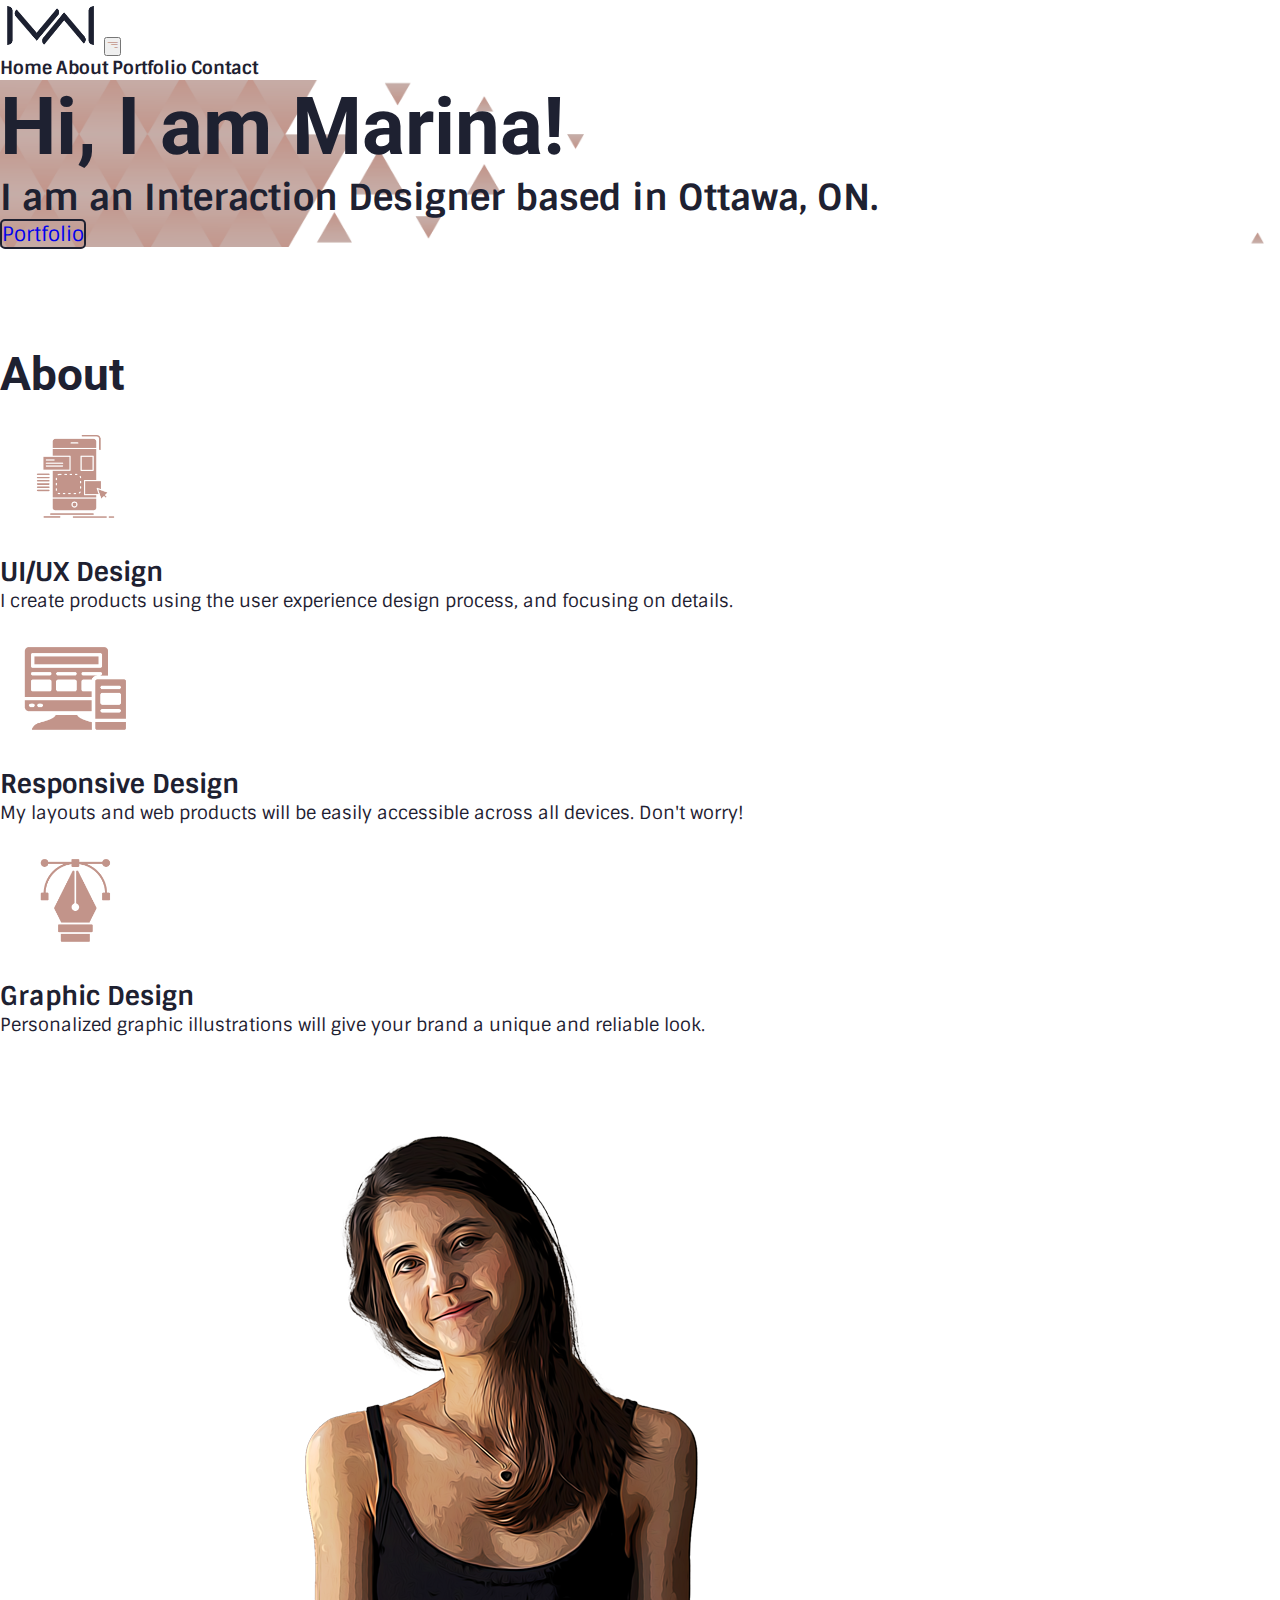
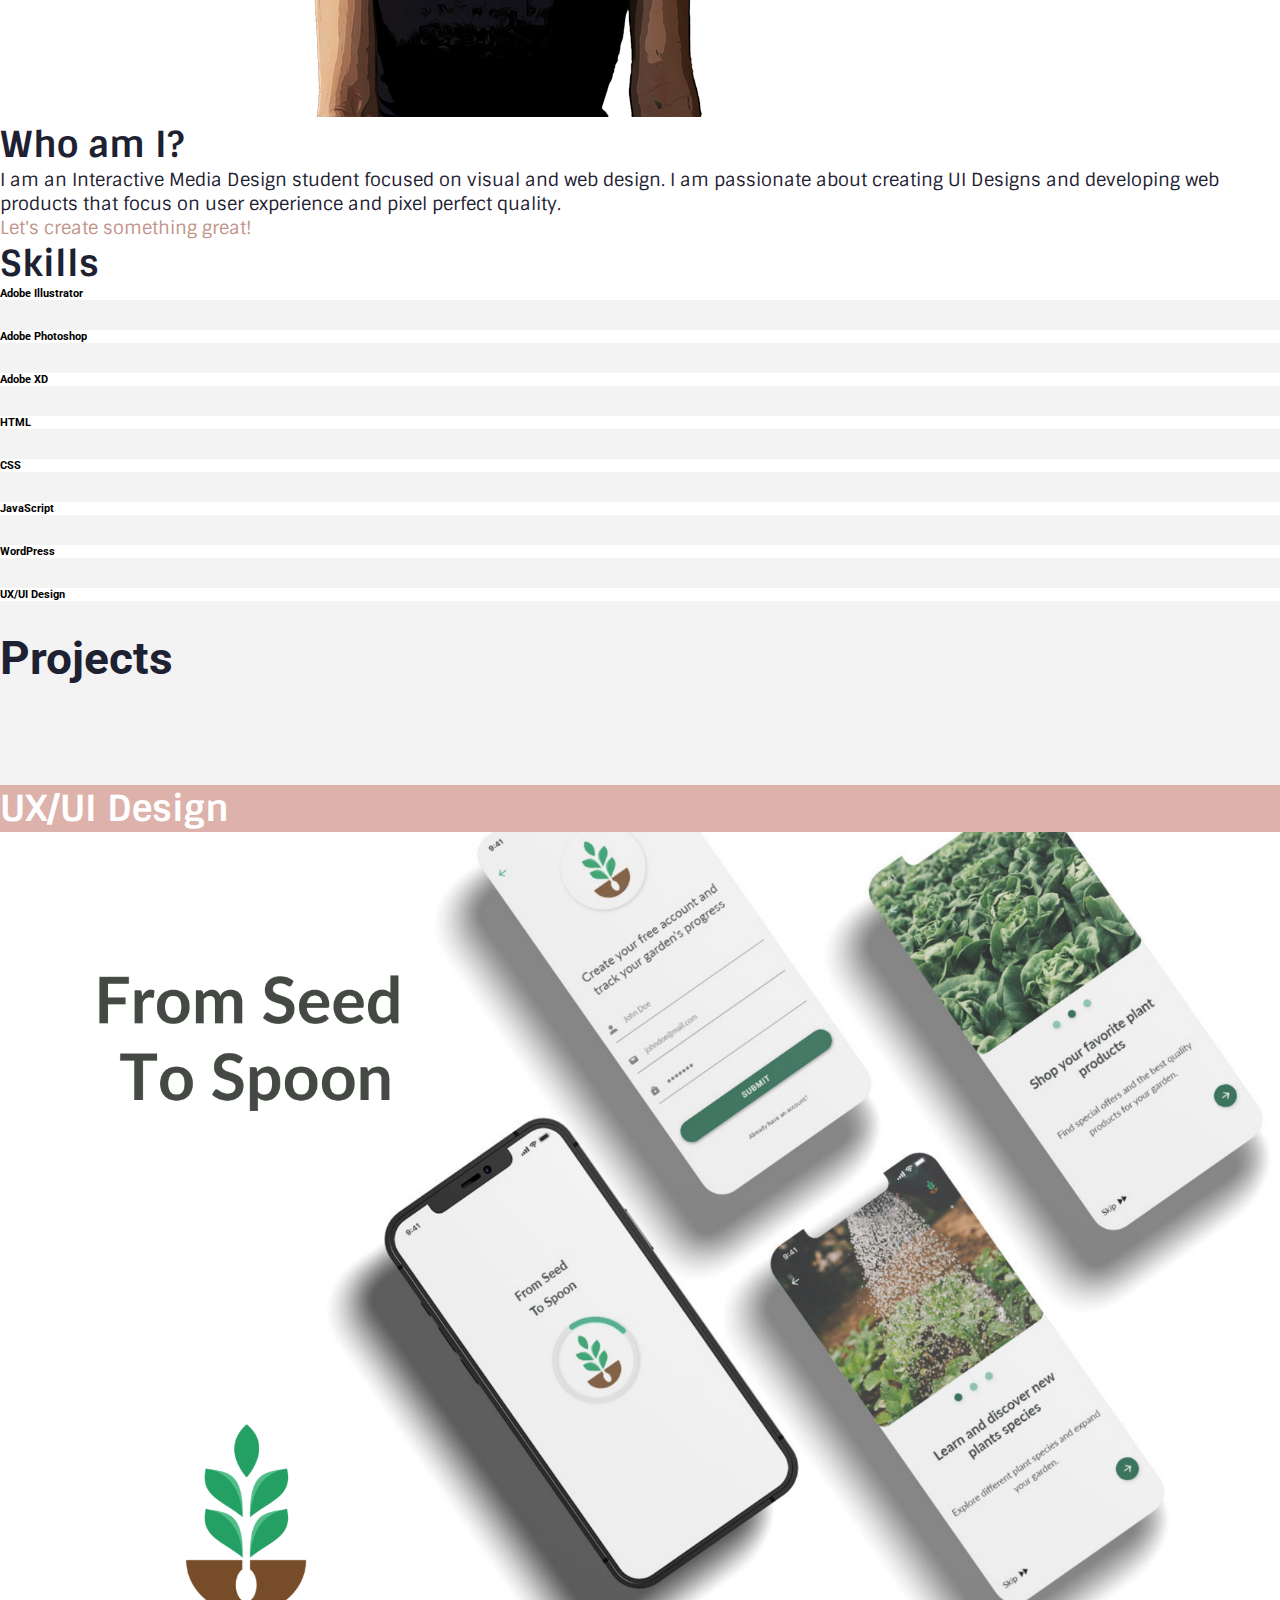
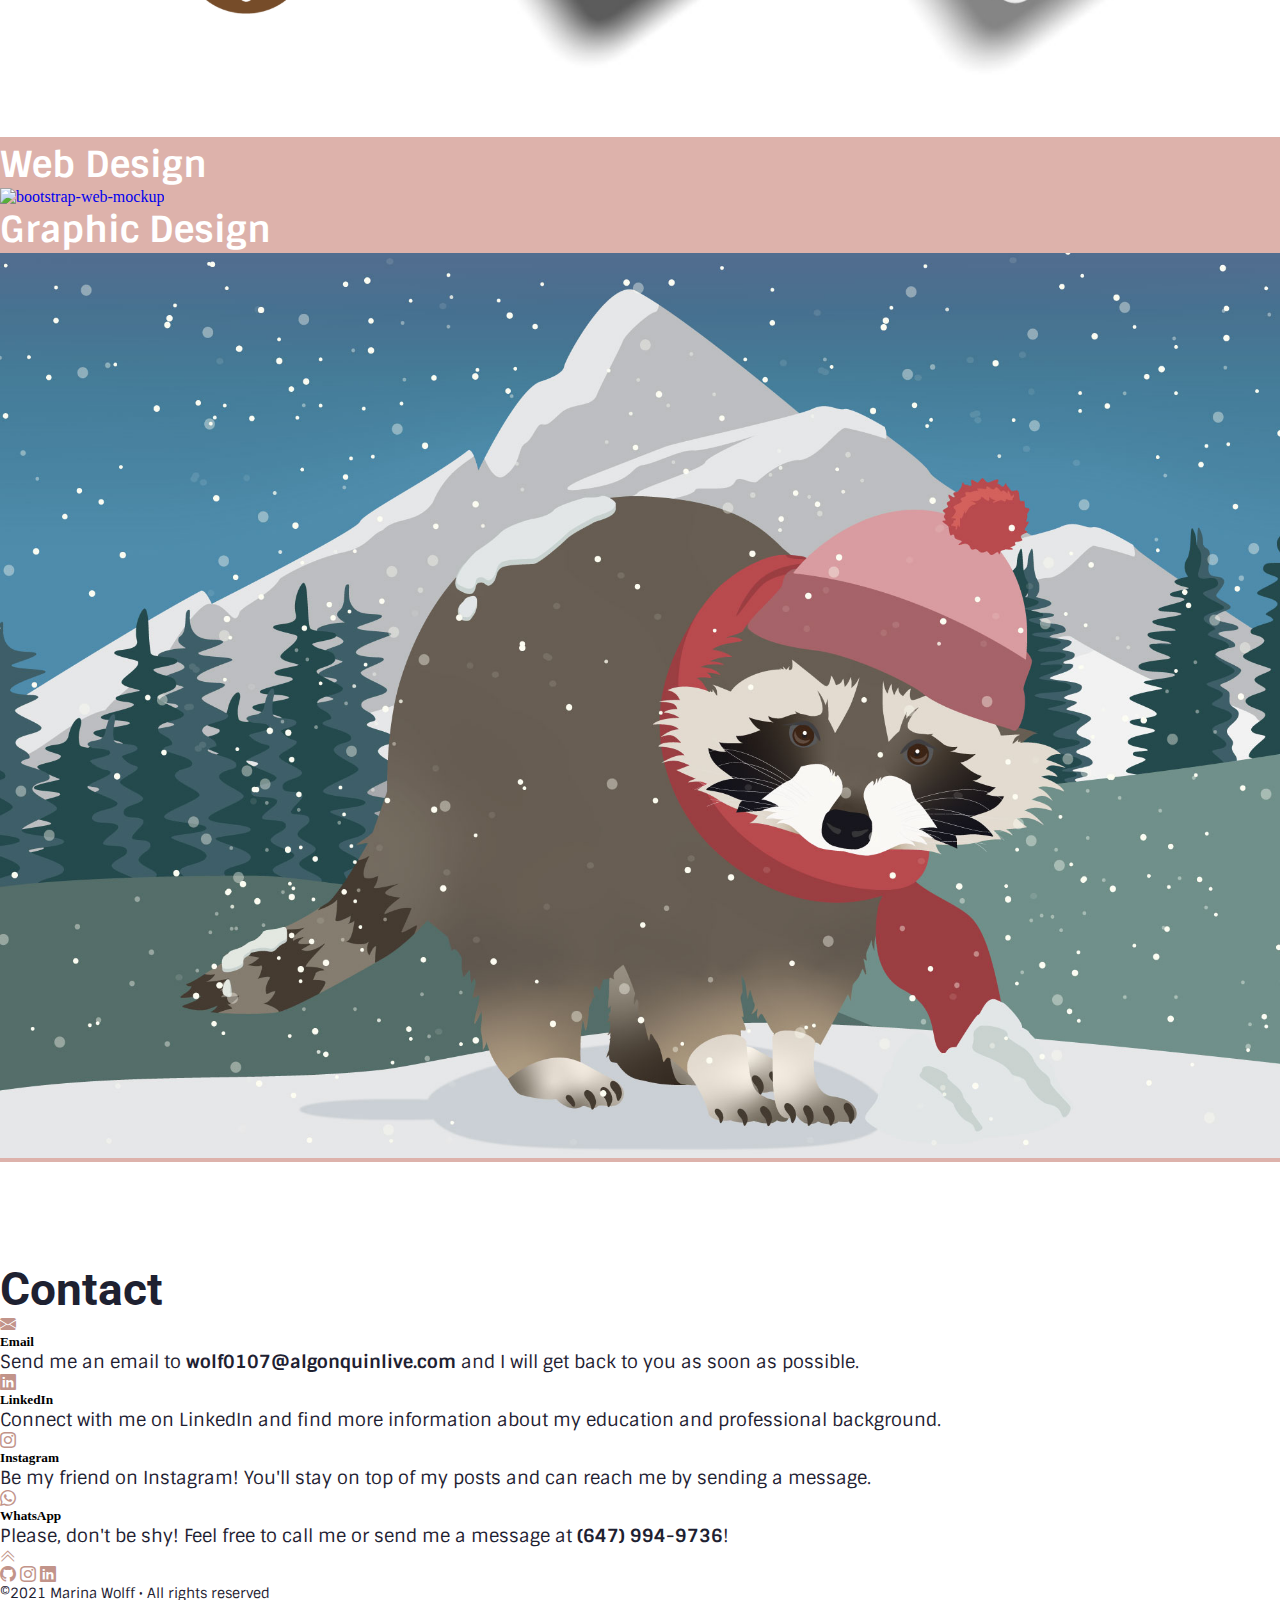
==== index.html @ 78af8db6 "Final small adjustments" ====
<!DOCTYPE html>
<html lang="en">
<head>
    <meta charset="UTF-8">
    <meta http-equiv="X-UA-Compatible" content="IE=edge">
    <meta name="viewport" content="width=device-width, initial-scale=1.0">
    <!--Bootstrap-->
    <link href="https://cdn.jsdelivr.net/npm/bootstrap@5.0.2/dist/css/bootstrap.min.css" rel="stylesheet" integrity="sha384-EVSTQN3/azprG1Anm3QDgpJLIm9Nao0Yz1ztcQTwFspd3yD65VohhpuuCOmLASjC" crossorigin="anonymous">
    <!--Bootstrap Icons-->
    <link rel="stylesheet" href="https://cdn.jsdelivr.net/npm/bootstrap-icons@1.5.0/font/bootstrap-icons.css">
    <!--Google Fonts-->
    <link href="https://fonts.googleapis.com/css2?family=Sintony:wght@400;700&display=swap" rel="stylesheet"> <!-- ff-sintony-->
    <link href="https://fonts.googleapis.com/css2?family=Roboto:wght@400;700&display=swap" rel="stylesheet"> <!--ff-roboto-->
    <!--CSS stylesheet-->
    <link rel="stylesheet" href="css/styles.css">
    <link rel="shortcut icon" type="image/jpg" href="images/logo-dark.png"/>
    <title>Portfolio</title>
</head>
<body>
      <nav class="navbar navbar-expand-lg fixed-top">
        <div class="container">
            <a href="index.html"><img class="navbar-brand" src="../images/logo-dark.png" alt="logo"></a>
            <button class="navbar-toggler" type="button" data-bs-toggle="collapse" data-bs-target="#navbarNavAltMarkup" aria-controls="navbarNavAltMarkup" aria-expanded="false" aria-label="Toggle navigation">
              <i class="bi bi-filter-right h1"></i>
              <!-- <span class="navbar-toggler-icon"></span> replaced-->
            </button>
          <div class="collapse navbar-collapse justify-content-end" id="navbarNavAltMarkup">
            <div class="navbar-nav text-uppercase">
                <a class="nav-link active p-4" href="#home">Home</a>
                <a class="nav-link p-4" href="#about">About</a>
                <a class="nav-link p-4" href="#portfolio">Portfolio</a>
                <a class="nav-link p-4" href="#contact">Contact</a>
            </div>
          </div>
        </div>
      </nav>
      <div id="home" class="banner-image w-100 vh-100 d-flex justify-content-center align-items-center">
          <div class="container text-center">
            <h1>Hi, I am Marina!</h1>
            <h3 class="mt-3">I am an Interaction Designer based in Ottawa, ON.</h3>
            <a class="btn p-1 mt-5 text-uppercase" role="button" href="#portfolio">Portfolio</a>
          </div>
        </div>
      <!--MAIN-->
      <main>
        <!--ABOUT-->
        <section id="about" class="container">
          <h2 class="text-center mt-5 mb-5">About</h2>
          <!-- Abilities-->
          <div class="row">
            <div class="card text-center p-4 col-md-4">
              <img class="icon align-self-center" src="images/icons/ui_ux_design_icon.png" alt="Ui-ux-design-icon">
              <h4 class="mt-4 mb-3"> UI/UX Design</h4>
              <p>I create products using the user experience design process, and focusing on details.</p>
            </div>
            <div class="card text-center p-4 col-md-4">
              <img class="icon align-self-center" src="images/icons/responsive_design_icon.png" alt="Responsive-web-icon">
              <h4 class="mt-4 mb-3"> Responsive Design</h4>
              <p>My layouts and web products will be easily accessible across all devices. Don't worry! </p>
            </div>
            <div class="card text-center p-4 col-md-4">
              <img class="icon align-self-center" src="images/icons/graphic_design_icon.png" alt="Graphic-design-icon">
              <h4 class="mt-4 mb-3"> Graphic Design</h4>
              <p>Personalized graphic illustrations will give your brand a unique and reliable look.</p>
            </div>
          </div>
            <!--about me-->
          <div class="row py-5">
            <div class="col-xl-6 text-center">
              <img src="images/about-me.png" alt="Marina's Picture">
              <h3 class="mt-5 mb-3">Who am I?</h3>
              <p>I am an Interactive Media Design student focused on visual and web design. I am passionate about creating UI Designs and developing web products that focus on user experience and pixel perfect quality.</p>
              <a href="#contact">Let's create something great!</a>
            </div>
            <!--Skills/Progress Bar-->
            <div class="my-3 col-xl-6">
              <h3>Skills</h3>
              <div class="card my-3 align-self-center">
                <div class="card-body">
                  <h6 >Adobe Illustrator</h6>
                  <div class="progress  mb-3 mt-1">
                    <div class="progress-bar" role="progressbar" aria-valuenow="65" style="width: 65%" aria-valuemin="0" aria-valuemax="100"></div>
                  </div>
                  <h6 >Adobe Photoshop</h6>
                  <div class="progress  mb-3 mt-1">
                    <div class="progress-bar" role="progressbar" aria-valuenow="52" style="width: 52%" aria-valuemin="0" aria-valuemax="100"></div>
                  </div>
                  <h6 >Adobe XD</h6>
                  <div class="progress  mb-3 mt-1">
                    <div class="progress-bar" role="progressbar" aria-valuenow="50" style="width: 50%" aria-valuemin="0" aria-valuemax="100"></div>
                  </div>
                  <h6 >HTML</h6>
                  <div class="progress mb-3 mt-1">
                    <div class="progress-bar" role="progressbar" aria-valuenow="75" style="width: 75%" aria-valuemin="0" aria-valuemax="100"></div>
                  </div>
                  <h6>CSS</h6>
                  <div class="progress mb-3 mt-1">
                    <div class="progress-bar" role="progressbar" aria-valuenow="80" style="width: 80%" aria-valuemin="0" aria-valuemax="100"></div>
                  </div>
                  <h6 >JavaScript</h6>
                  <div class="progress mb-3 mt-1">
                    <div class="progress-bar" role="progressbar" aria-valuenow="10" style="width: 10%" aria-valuemin="0" aria-valuemax="100"></div>
                  </div>
                  <h6 >WordPress</h6>
                  <div class="progress mb-3 mt-1">
                    <div class="progress-bar" role="progressbar" aria-valuenow="48" style="width: 48%" aria-valuemin="0" aria-valuemax="100"></div>
                  </div>
                  <h6 >UX/UI Design</h6>
                  <div class="progress mb-3 mt-1">
                    <div class="progress-bar" role="progressbar" aria-valuenow="85" style="width: 85%" aria-valuemin="0" aria-valuemax="100"></div>
                  </div>
                </div>
              </div>
            </div>
          </div>
        </section>
        <!--PROJECTS/ PORTFOLIO-->
        <section id="portfolio" class="pt-5 pb-5">
          <div class="text-center">
            <h2>Projects</h2>
          </div>
          <div class="container">
            <div class="row g-0 project text-center zoom"> <!--row1-->
              <div class="col-lg-6 my-auto">
                <a href="appredesign.html"><h3 class="my-5">UX/UI Design</h3></a>
              </div>
              <div class="col-lg-6 order-lg-first">
                <a href="appredesign.html"><img src="/images/projects/app-redesign/app-title.png" alt="app-redesign-mockup"></a>
              </div>
            </div><!--row1-->
            <div class="row g-0 project text-center zoom"><!--row2-->
              <div class="col-lg-6 my-auto">
                <a href="https://marinawolff.github.io/bootstrap/"><h3 class="my-5">Web Design</h3></a>
              </div>
              <div class="col-lg-6">
                <a href="https://marinawolff.github.io/bootstrap/">
                <img
                srcset="../images/projects/bootstrap/bootstrap-mockup-320.jpg 320w,
                        .../images/projects/bootstrap/bootstrap-mockup-650.jpg 650w,
                        ../images/projects/bootstrap/bootstrap-mockup-1000.jpg 1000w"
                        sizes="(min-width:1020px) 50vw, 100vw" 
                src="images/projects/bootstrap/bootstrap-mockup-1000.jpg"
                alt="bootstrap-web-mockup"> </a>
              </div>
            </div><!--row2-->
            <div class="row g-0 project text-center zoom"><!--row3-->
              <div class="col-lg-6 my-auto order-lg-last">
                <a href="#"><h3 class="my-5">Graphic Design</h3></a>
              </div>
              <div class="col-lg-6">
                <img src="/images/projects/graphic-design/illustration-1.jpg" alt="Racoon Illustration"> 
              </div>
            </div><!--row3-->
          </div><!--Container -->
        </section>
        <!--CONTACT-->
        <section id="contact">
          <div class="container text-center">
            <h2>Contact</h2>
            <div class="row my-1 my-md-5">
              <div class="card text-center p-4 col-md-6 col-lg-3">
                <i class="bi bi-envelope-fill h1"></i>
                <h5 class="mt-4 mb-3"> Email</h5>
                <p>Send me an email to <strong>wolf0107@algonquinlive.com</strong> and I will get back to you as soon as possible. </p>
              </div>
              <div class="card text-center p-4 col-md-6 col-lg-3">
                <a href="https://www.linkedin.com/in/marina-wolff/" target=”_blank”><i class="bi bi-linkedin h1"></i></a>
                <h5 class="mt-4 mb-3"> LinkedIn</h5>
                <p>Connect with me on LinkedIn and find more information about my education and professional background. </p>
              </div>
              <div class="card text-center p-4 col-md-6 col-lg-3">
                <a href="https://www.instagram.com/marinajwolff/" target=”_blank”><i class="bi bi-instagram h1"></i></a>
                <h5 class="mt-4 mb-3"> Instagram</h5>
                <p>Be my friend on Instagram! You'll stay on top of my posts and can reach me by sending a message.</p>
              </div>
              <div class="card text-center p-4 col-md-6 col-lg-3">
                <i class="bi bi-whatsapp h1"></i>
                <h5 class="mt-4 mb-3"> WhatsApp</h5>
                <p>Please, don't be shy! Feel free to call me or send me a message at <strong> (647) 994-9736</strong>!</p>
              </div>
            </div>
            <a href="#home"><i class="bi bi-chevron-double-up h1"></i></a>
          </div>
        </section>
    </main>
    <footer>
      <div class="container mt-4">
        <div class="text-dark text-center d-md-flex justify-content-md-between pt-3 pt-md-4 pb-md-4 flex-md-row-reverse"> 
          <div class="mb-3 ">
            <a href="https://github.com/marinawolff" target=”_blank”><i class="bi bi-github me-4 h3"></i></a>
            <a href="https://www.instagram.com/marinajwolff/" target=”_blank”><i class="bi bi-instagram me-4 h3"></i></a>
            <a href="https://www.linkedin.com/in/marina-wolff/" target=”_blank”><i class="bi bi-linkedin h3"></i></a>
          </div>
          <p> &copy;2021 Marina Wolff • All rights reserved</p>
        </div>
      </div>
  </footer>
    <!-- JavaScript installation -->
    <script src="https://cdn.jsdelivr.net/npm/bootstrap@5.0.2/dist/js/bootstrap.bundle.min.js" integrity="sha384-MrcW6ZMFYlzcLA8Nl+NtUVF0sA7MsXsP1UyJoMp4YLEuNSfAP+JcXn/tWtIaxVXM" crossorigin="anonymous"></script>
</body>
</html>
---- css/styles.css ----
*{
    margin: 0;
    padding: 0;
    box-sizing: border-box;
}

:root {
    --primary-color: #c2948a;
    --secondary-color: #1E2131 ;
    --tertiary-color: #ddb2ab ;
    --bg-color: rgba(235, 235, 235, 0.612);

    --primary-font: 'Roboto', Helvetica, sans-serif; 
    --secondary-font: 'Sintony', Arial, sans-serif;
}

img{
    max-width: 100%;
    height: auto;
}

.icon{
    max-width: 150px;
}

h1{
    font-family: var(--primary-font);
    font-size: 68px;
    color: var(--secondary-color);
    font-weight: bold;
}

h2{
    font-family: var(--primary-font);
    font-size: 42px;
    color: var(--secondary-color);
    font-weight: bold;
}

h3{
    font-family: var(--secondary-font);
    font-size: 32px;
    color: var(--secondary-color);
}

h4{
    font-family: var(--secondary-font);
    font-size: 22px;
    font-weight: bold;
    color: var(--secondary-color);
}

h6{
    font-family: var(--primary-font);
    font-weight: bold;
}

p{
    font-family: var(--secondary-font);
    font-size: 18px;
    color: var(--secondary-color);
}

.nav-link{
    font-family: var(--secondary-font);
    font-size: 18px;
    font-weight: bold;
}

nav img{
    max-width: 100px;
}

.banner-image{
    background-image: url(../images/banner-1.png);
    background-size: cover;
}

a{
    text-decoration: none;
}

nav{
    background-color: rgba(255, 255, 255, 0.507);
}

.navbar-nav a{
    color: var(--secondary-color);;
}

.navbar-nav a:hover{
    color: var(--primary-color);
}

.btn{
    font-size: 20px;
    font-family: var(--secondary-font);
    width: 250px;
    background-color: transparent;
    border: 2px solid var(--secondary-color);
    border-radius: 5px;
}

.btn:hover{
    background-color: var(--secondary-color);
    border: none;
    color:white;
    border: 2px solid var(--secondary-color);
}
.card{
    border: none;
    background-color: inherit ;
}

.icon{
    color: var(--primary-color);
}

.progress-bar{
    background-color: var(--tertiary-color);
}

.progress{
    height: 30px;
    background-color: var(--bg-color);
}

.project{
    background-color: var(--tertiary-color);
}

#portfolio{
    background-color: var(--bg-color);
}

#portfolio h3{
    color: white;
    font-family: var(--secondary-font);
}

#portfolio h3:hover{
    color: var(--primary-color);
}

#about a{
    font-family: var(--secondary-font);
    color: var(--primary-color);
    font-size: 18px;
}

#about a:hover{
    color: var(--tertiary-color);
}

.zoom{
    transition: transform .2s; 
    margin: 0 auto;
}

.zoom:hover {
    transform: scale(1.1);
  }

.bi{
    color: var(--primary-color)
}

footer{
    background-color: white;
}

footer p{
    font-size: 14px;
}

main .container{
    margin-top: 100px;
}

/* Style appredesign.html page */

.container.app{
    margin-top: 150px;
}

/* .btn{
    width: 100%;
} */

@media screen and (min-width:740px){
    h1{
        font-size: 80px;
    }
    
    h2{
        font-size: 46px;
    }
    
    h3{
        font-size: 36px;
    }
    
    h4{
        font-size: 26px;
    }
}
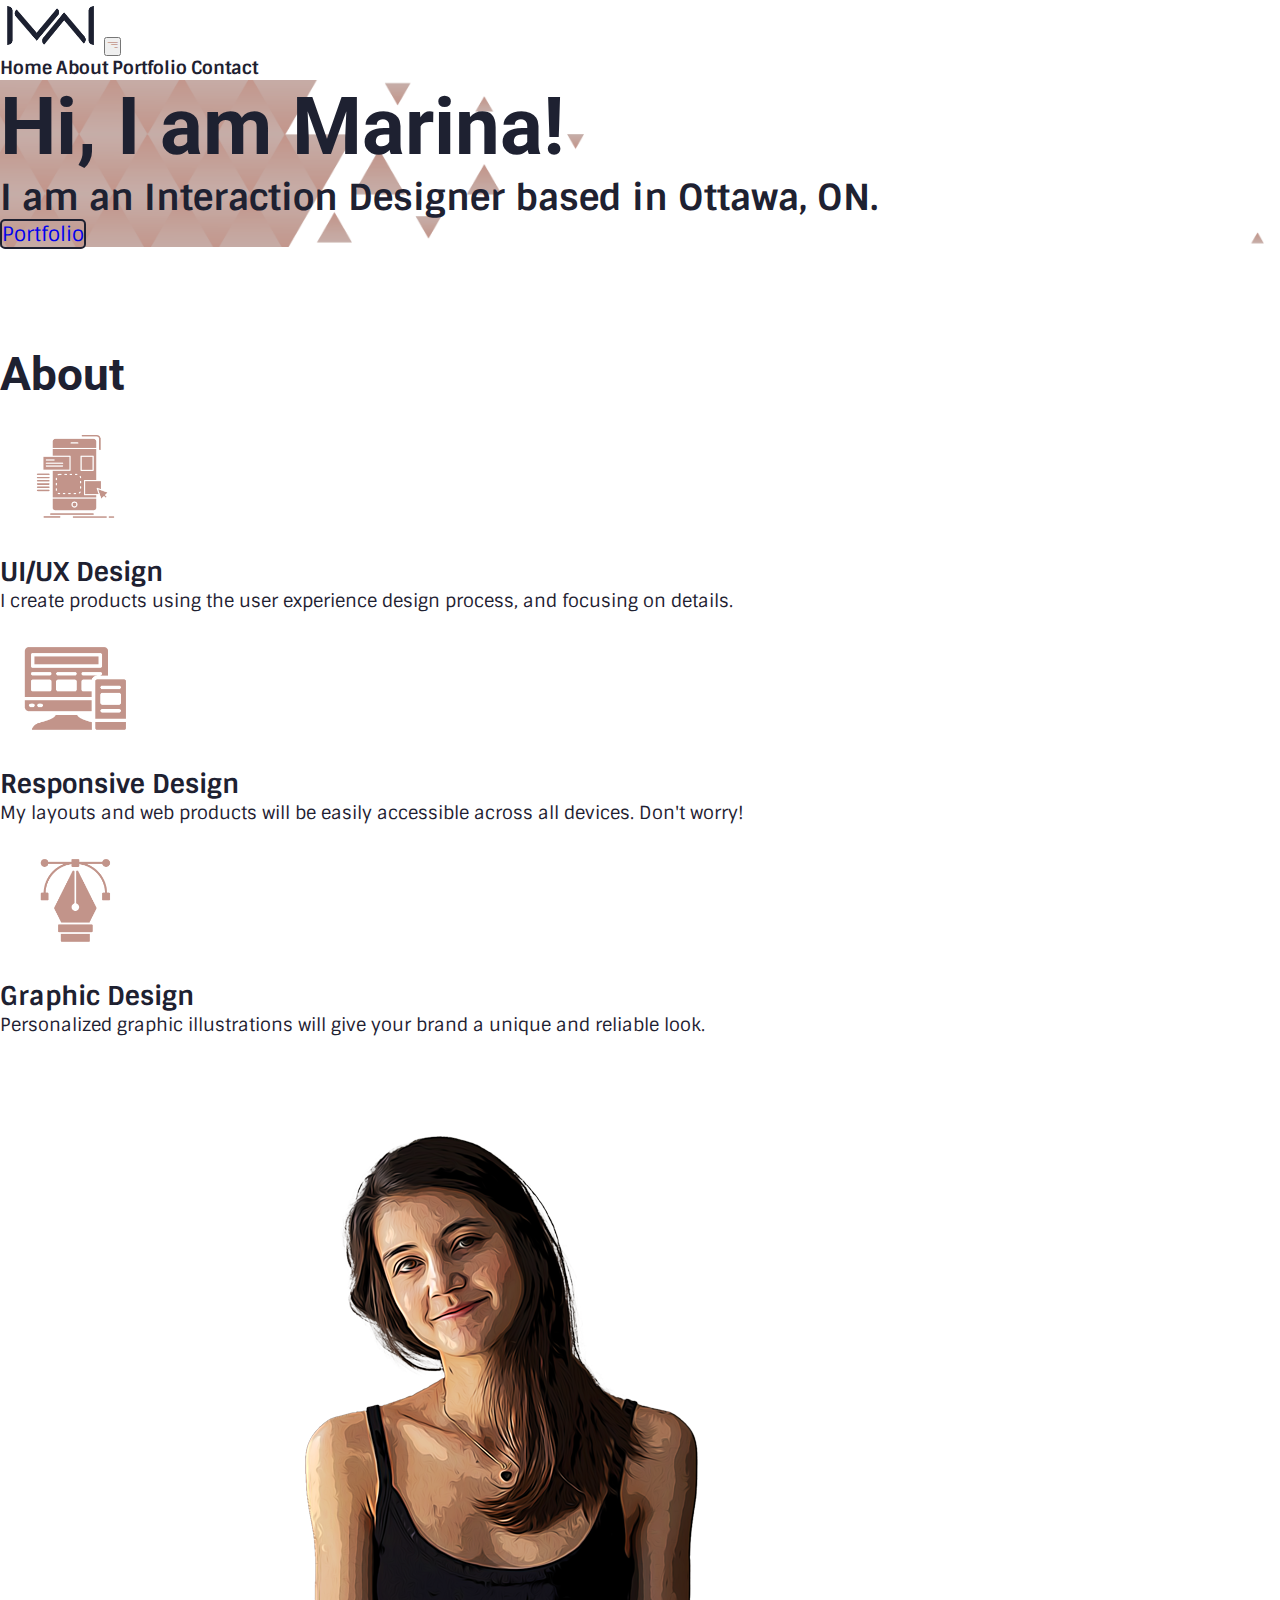
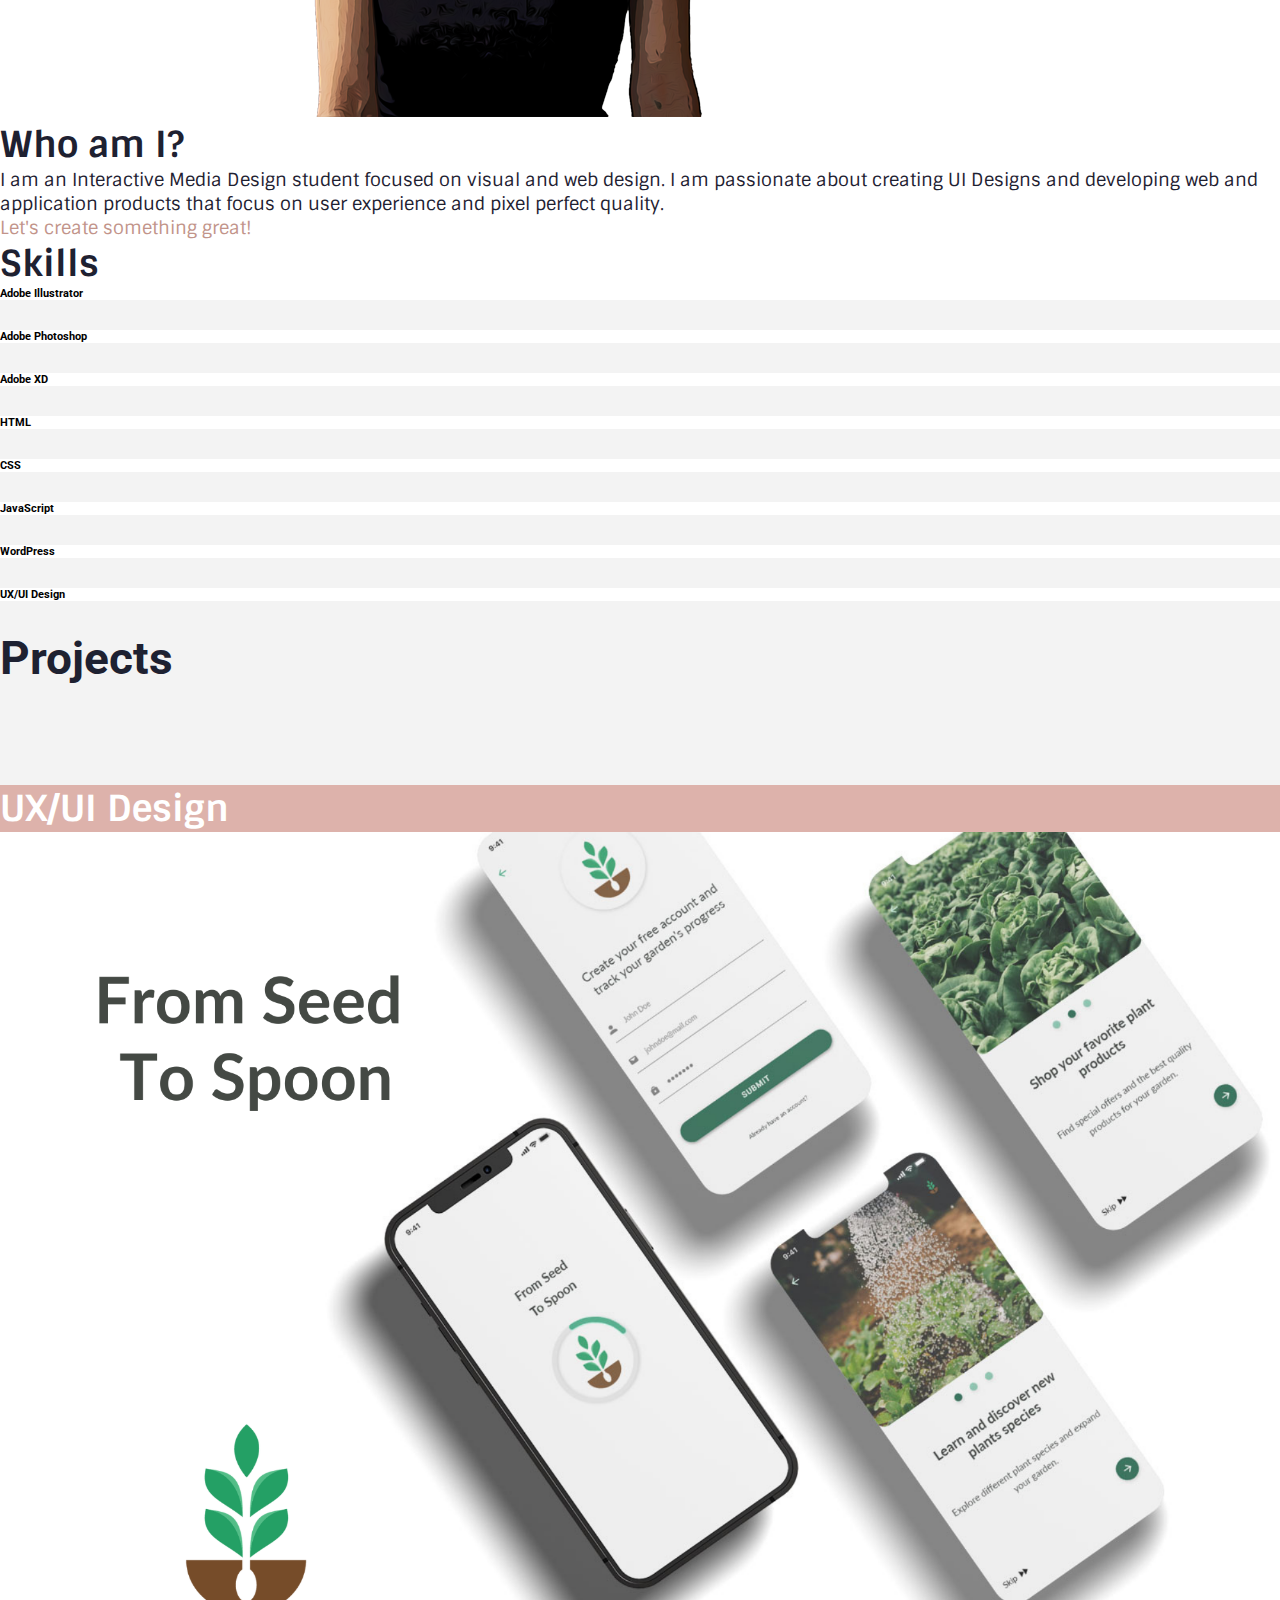
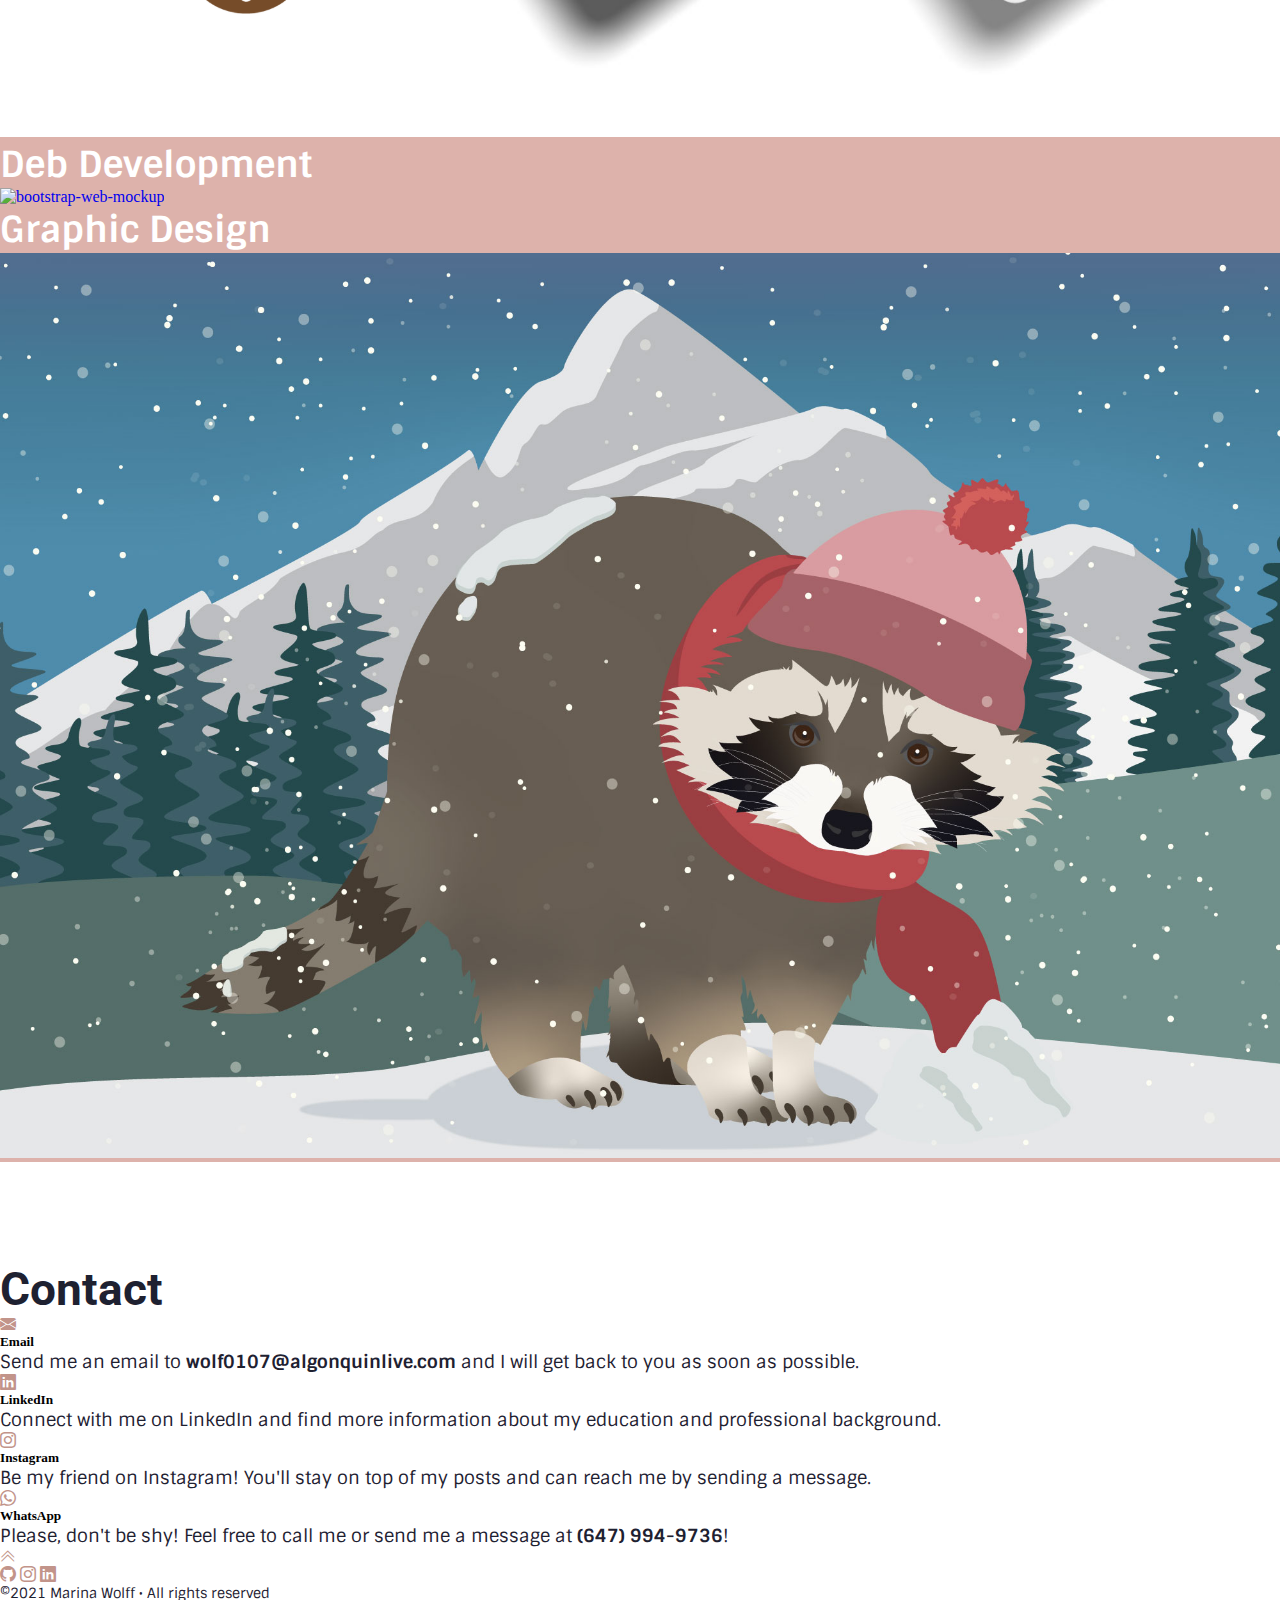
==== commit d7e3e0d8: "Fixes navbar links" ====
--- a/index.html
+++ b/index.html
@@ -6,15 +6,18 @@
     <meta name="viewport" content="width=device-width, initial-scale=1.0">
     <!--Bootstrap-->
     <link href="https://cdn.jsdelivr.net/npm/bootstrap@5.0.2/dist/css/bootstrap.min.css" rel="stylesheet" integrity="sha384-EVSTQN3/azprG1Anm3QDgpJLIm9Nao0Yz1ztcQTwFspd3yD65VohhpuuCOmLASjC" crossorigin="anonymous">
+    <link href="https://cdn.jsdelivr.net/npm/bootstrap@5.1.3/dist/css/bootstrap.min.css" rel="stylesheet" integrity="sha384-EVSTQN3/azprG1Anm3QDgpJLIm9Nao0Yz1ztcQTwFspd3yD65VohhpuuCOmLASjC" crossorigin="anonymous">
+    
+    <!-- <script src="https://cdn.jsdelivr.net/npm/popper.js@1.16.0/dist/umd/popper.min.js" integrity="sha384-Q6E9RHvbIyZFJoft+2mJbHaEWldlvI9IOYy5n3zV9zzTtmI3UksdQRVvoxMfooAo" crossorigin="anonymous"></script> -->
     <!--Bootstrap Icons-->
-    <link rel="stylesheet" href="https://cdn.jsdelivr.net/npm/bootstrap-icons@1.5.0/font/bootstrap-icons.css">
+    <link rel="stylesheet" href="https://cdn.jsdelivr.net/npm/bootstrap-icons@1.6.0/font/bootstrap-icons.css">
     <!--Google Fonts-->
     <link href="https://fonts.googleapis.com/css2?family=Sintony:wght@400;700&display=swap" rel="stylesheet"> <!-- ff-sintony-->
     <link href="https://fonts.googleapis.com/css2?family=Roboto:wght@400;700&display=swap" rel="stylesheet"> <!--ff-roboto-->
     <!--CSS stylesheet-->
     <link rel="stylesheet" href="css/styles.css">
-    <link rel="shortcut icon" type="image/jpg" href="images/logo-dark.png"/>
-    <title>Portfolio</title>
+    <link rel="shortcut icon" type="image/jpg" href="images/favicon.png"/>
+    <title>Portfolio - Marina Wolff</title>
 </head>
 <body>
       <nav class="navbar navbar-expand-lg fixed-top">
@@ -69,7 +72,7 @@
             <div class="col-xl-6 text-center">
               <img src="images/about-me.png" alt="Marina's Picture">
               <h3 class="mt-5 mb-3">Who am I?</h3>
-              <p>I am an Interactive Media Design student focused on visual and web design. I am passionate about creating UI Designs and developing web products that focus on user experience and pixel perfect quality.</p>
+              <p>I am an Interactive Media Design student focused on visual and web design. I am passionate about creating UI Designs and developing web and application products that focus on user experience and pixel perfect quality.</p>
               <a href="#contact">Let's create something great!</a>
             </div>
             <!--Skills/Progress Bar-->
@@ -130,7 +133,7 @@
             </div><!--row1-->
             <div class="row g-0 project text-center zoom"><!--row2-->
               <div class="col-lg-6 my-auto">
-                <a href="https://marinawolff.github.io/bootstrap/"><h3 class="my-5">Web Design</h3></a>
+                <a href="https://marinawolff.github.io/bootstrap/"><h3 class="my-5">Deb Development</h3></a>
               </div>
               <div class="col-lg-6">
                 <a href="https://marinawolff.github.io/bootstrap/">
@@ -185,8 +188,8 @@
     </main>
     <footer>
       <div class="container mt-4">
-        <div class="text-dark text-center d-md-flex justify-content-md-between pt-3 pt-md-4 pb-md-4 flex-md-row-reverse"> 
-          <div class="mb-3 ">
+        <div class="text-dark text-center d-md-flex justify-content-md-between mb-5 my-md-auto py-md-4 flex-md-row-reverse"> 
+          <div class="mb-3">
             <a href="https://github.com/marinawolff" target=”_blank”><i class="bi bi-github me-4 h3"></i></a>
             <a href="https://www.instagram.com/marinajwolff/" target=”_blank”><i class="bi bi-instagram me-4 h3"></i></a>
             <a href="https://www.linkedin.com/in/marina-wolff/" target=”_blank”><i class="bi bi-linkedin h3"></i></a>
@@ -196,6 +199,19 @@
       </div>
   </footer>
     <!-- JavaScript installation -->
-    <script src="https://cdn.jsdelivr.net/npm/bootstrap@5.0.2/dist/js/bootstrap.bundle.min.js" integrity="sha384-MrcW6ZMFYlzcLA8Nl+NtUVF0sA7MsXsP1UyJoMp4YLEuNSfAP+JcXn/tWtIaxVXM" crossorigin="anonymous"></script>
+    <script src="https://cdn.jsdelivr.net/npm/bootstrap@5.0.2/dist/js/bootstrap.bundle.min.js" integrity="sha384-MrcW6ZMFYlzcLA8Nl+NtUVF0sA7MsXsP1UyJoMp4YLEuNSfAP+JcXn/tWtIaxVXM" crossorigin="anonymous"></script> 
+    <script src="https://cdn.jsdelivr.net/npm/bootstrap@5.1.3/dist/js/bootstrap.bundle.min.js" integrity="sha384-ka7Sk0Gln4gmtz2MlQnikT1wXgYsOg+OMhuP+IlRH9sENBO0LRn5q+8nbTov4+1p" crossorigin="anonymous"></script>
+    
+    <script>
+      var nav = document.querySelector('nav');
+
+      window.addEventListener('scroll', function(){
+        if(window.pageYOffset > 200){
+          nav.classList.add('bg-info');
+        }else{
+          nav.classList.remove('bg-info');
+        }
+      })
+    </script>
 </body>
 </html>--- a/css/styles.css
+++ b/css/styles.css
@@ -57,7 +57,7 @@
 
 p{
     font-family: var(--secondary-font);
-    font-size: 18px;
+    font-size: 16px;
     color: var(--secondary-color);
 }
 
@@ -80,9 +80,15 @@
     text-decoration: none;
 }
 
-nav{
-    background-color: rgba(255, 255, 255, 0.507);
-}
+/* Importante is used to change the background color of the navbar when scrolling down */
+.bg-info{
+    transition: 0.5s ease;
+    background-color: var(--tertiary-color) !important;
+}
+
+/* nav{
+    background-color: rgba(198, 37, 204, 0.507);
+}   */
 
 .navbar-nav a{
     color: var(--secondary-color);;
@@ -203,4 +209,8 @@
     h4{
         font-size: 26px;
     }
+
+    p{
+        font-size: 18px;
+    }
 }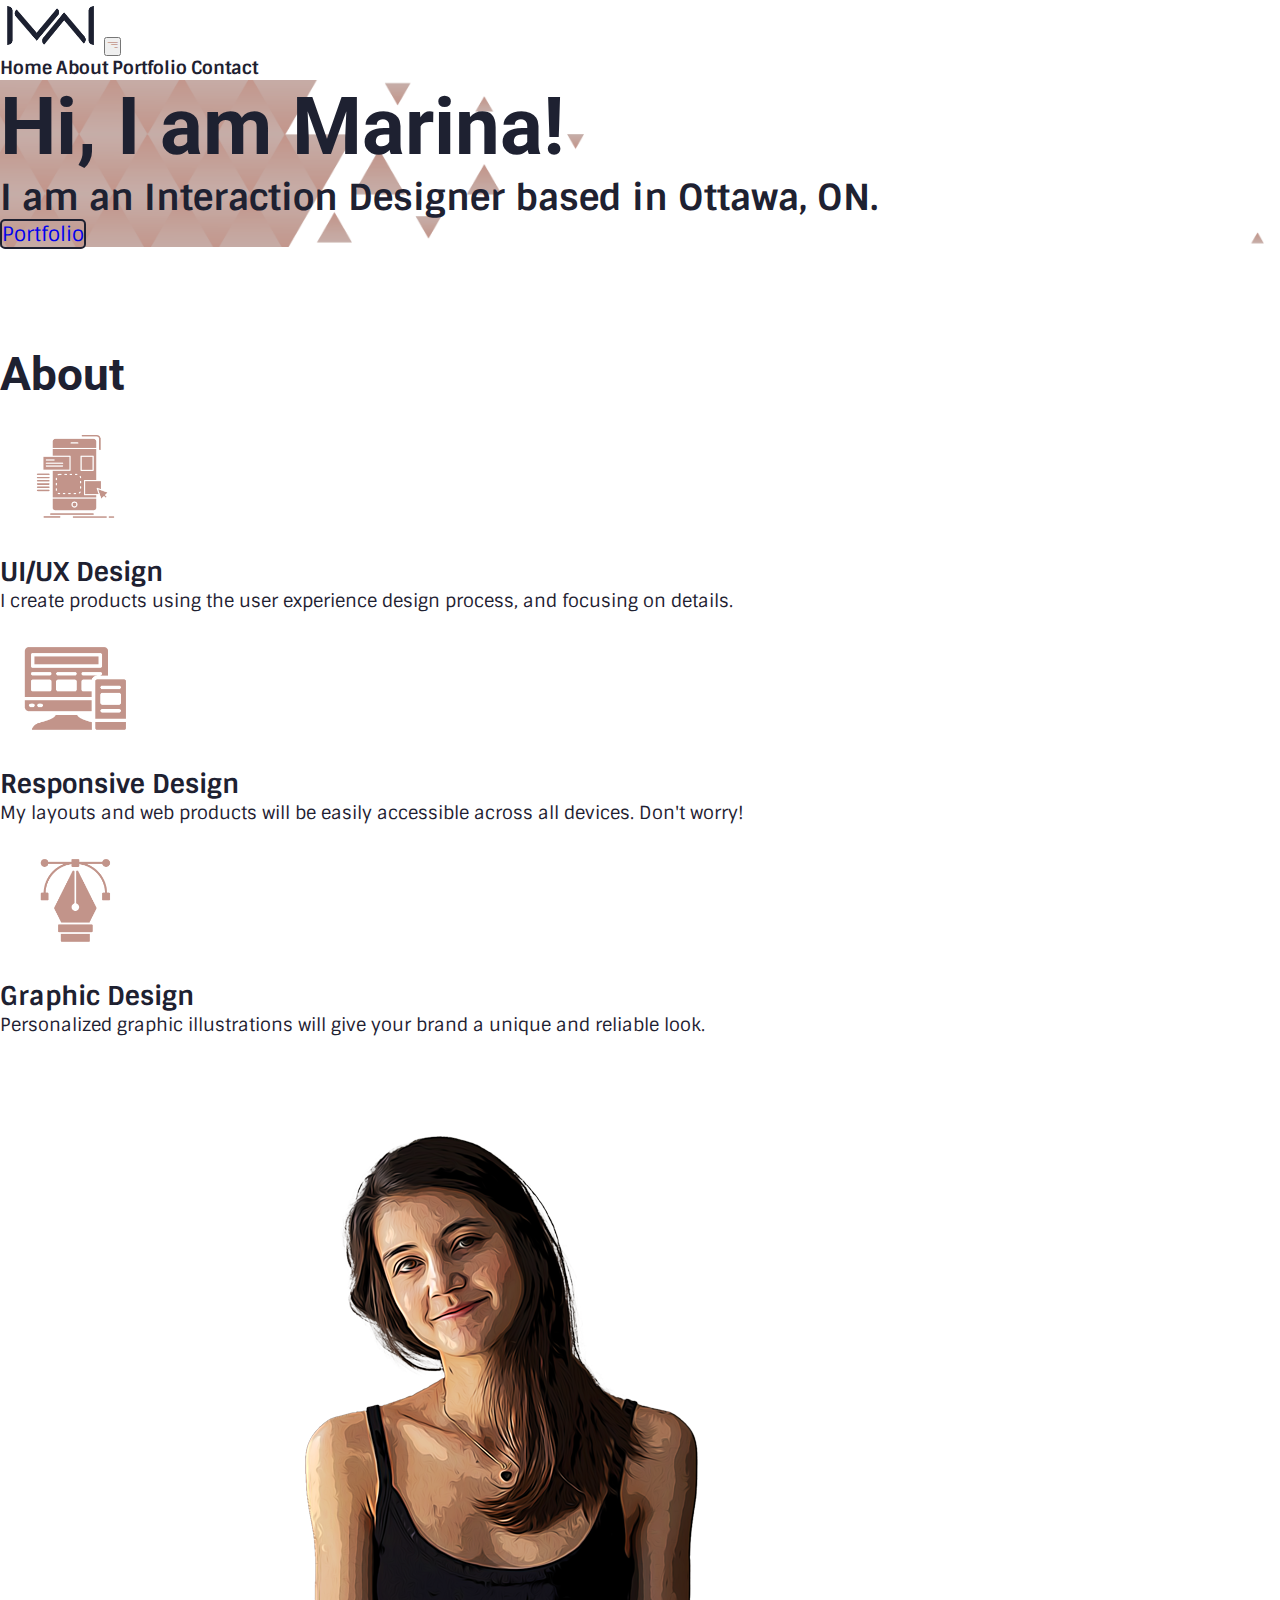
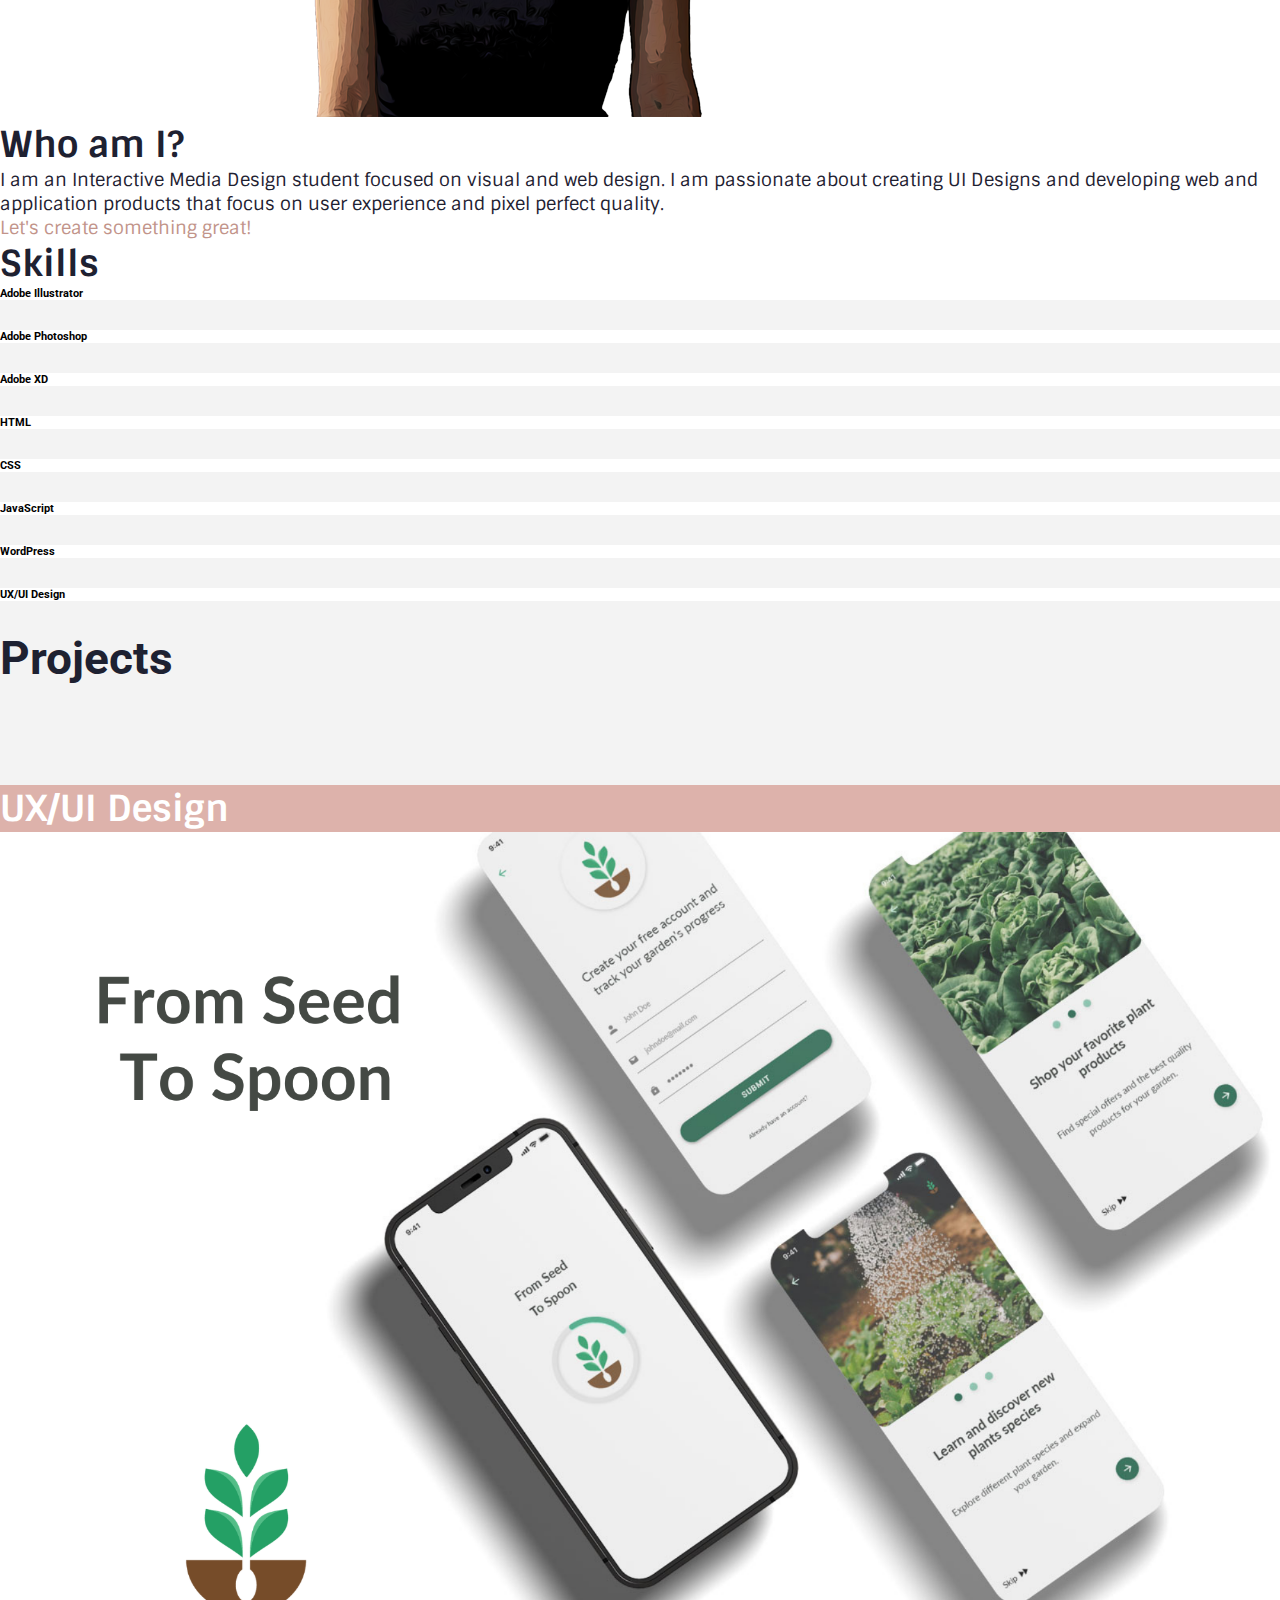
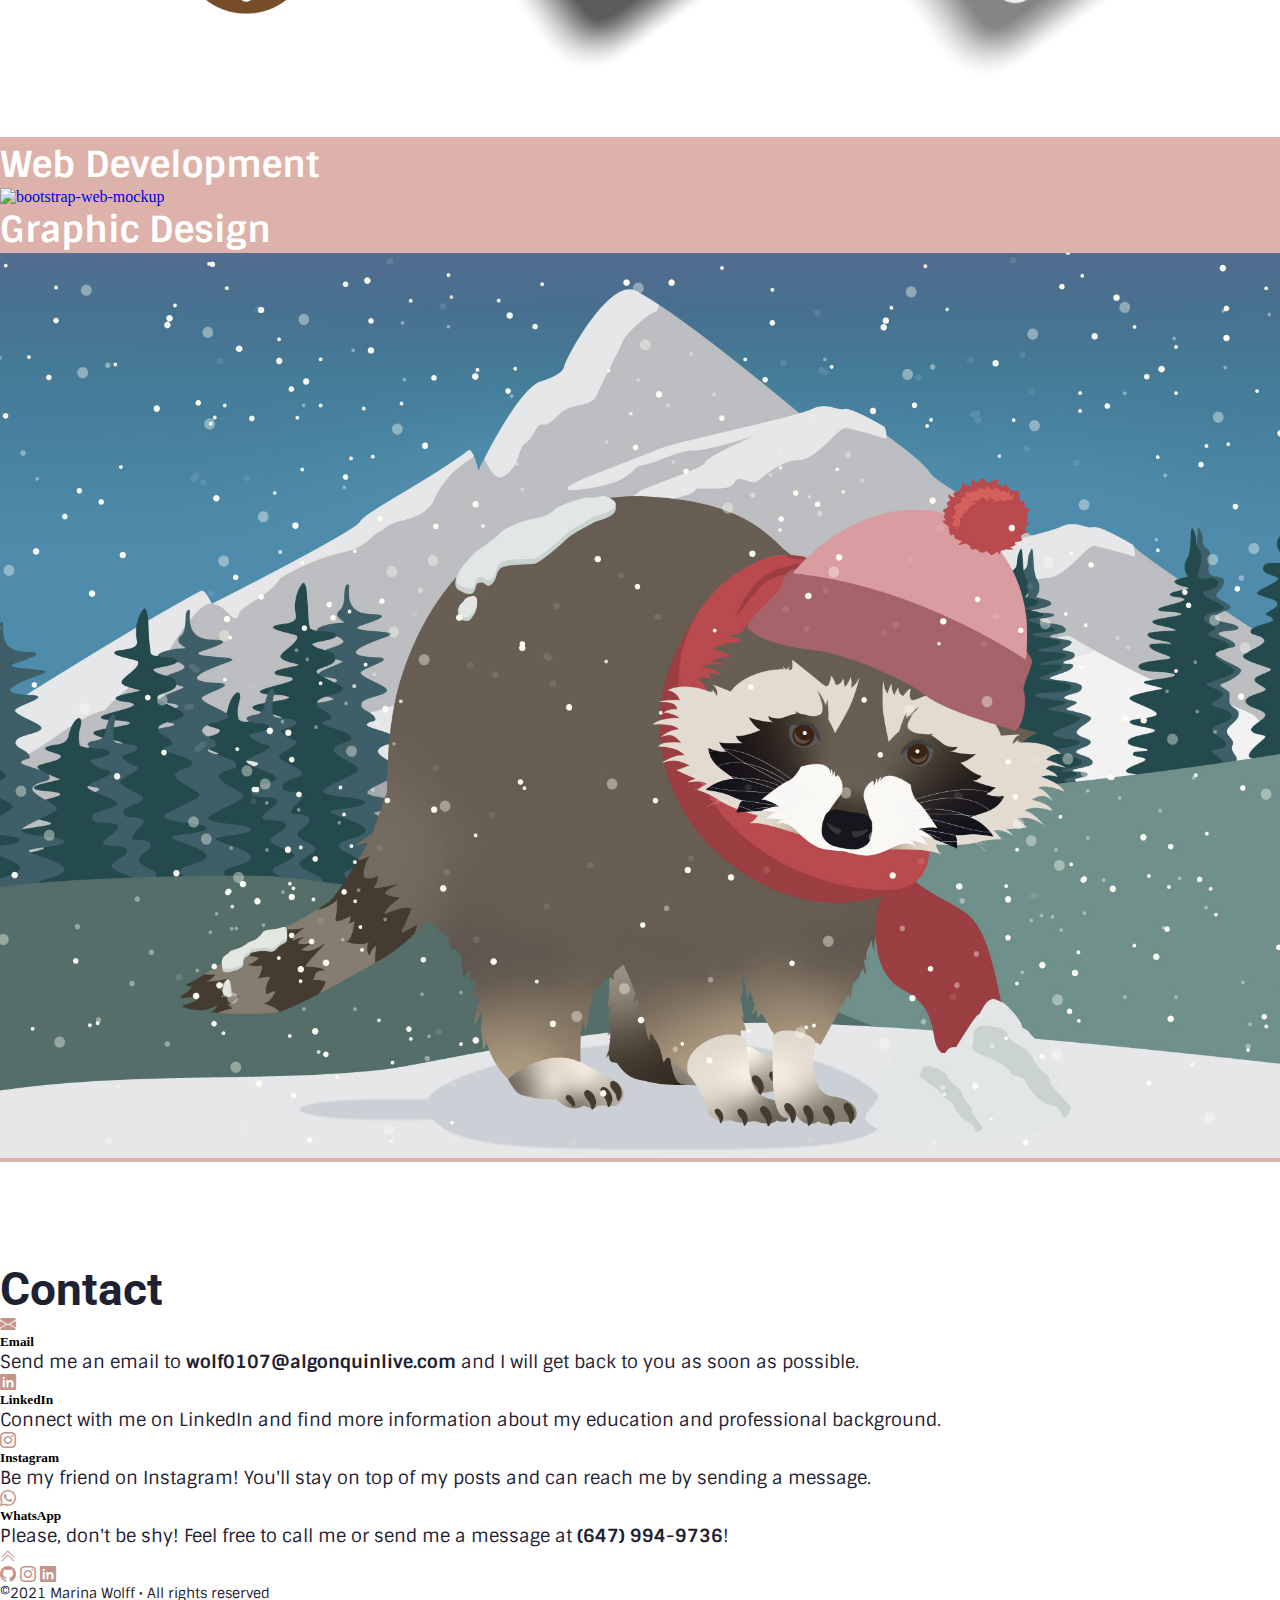
==== commit 5cc57f2e: "Updates bootstrap CDN link" ====
--- a/index.html
+++ b/index.html
@@ -5,10 +5,7 @@
     <meta http-equiv="X-UA-Compatible" content="IE=edge">
     <meta name="viewport" content="width=device-width, initial-scale=1.0">
     <!--Bootstrap-->
-    <link href="https://cdn.jsdelivr.net/npm/bootstrap@5.0.2/dist/css/bootstrap.min.css" rel="stylesheet" integrity="sha384-EVSTQN3/azprG1Anm3QDgpJLIm9Nao0Yz1ztcQTwFspd3yD65VohhpuuCOmLASjC" crossorigin="anonymous">
-    <link href="https://cdn.jsdelivr.net/npm/bootstrap@5.1.3/dist/css/bootstrap.min.css" rel="stylesheet" integrity="sha384-EVSTQN3/azprG1Anm3QDgpJLIm9Nao0Yz1ztcQTwFspd3yD65VohhpuuCOmLASjC" crossorigin="anonymous">
-    
-    <!-- <script src="https://cdn.jsdelivr.net/npm/popper.js@1.16.0/dist/umd/popper.min.js" integrity="sha384-Q6E9RHvbIyZFJoft+2mJbHaEWldlvI9IOYy5n3zV9zzTtmI3UksdQRVvoxMfooAo" crossorigin="anonymous"></script> -->
+    <link href="https://cdn.jsdelivr.net/npm/bootstrap@5.1.3/dist/css/bootstrap.min.css" rel="stylesheet" integrity="sha384-1BmE4kWBq78iYhFldvKuhfTAU6auU8tT94WrHftjDbrCEXSU1oBoqyl2QvZ6jIW3" crossorigin="anonymous">
     <!--Bootstrap Icons-->
     <link rel="stylesheet" href="https://cdn.jsdelivr.net/npm/bootstrap-icons@1.6.0/font/bootstrap-icons.css">
     <!--Google Fonts-->
@@ -133,7 +130,7 @@
             </div><!--row1-->
             <div class="row g-0 project text-center zoom"><!--row2-->
               <div class="col-lg-6 my-auto">
-                <a href="https://marinawolff.github.io/bootstrap/"><h3 class="my-5">Deb Development</h3></a>
+                <a href="https://marinawolff.github.io/bootstrap/"><h3 class="my-5">Web Development</h3></a>
               </div>
               <div class="col-lg-6">
                 <a href="https://marinawolff.github.io/bootstrap/">
